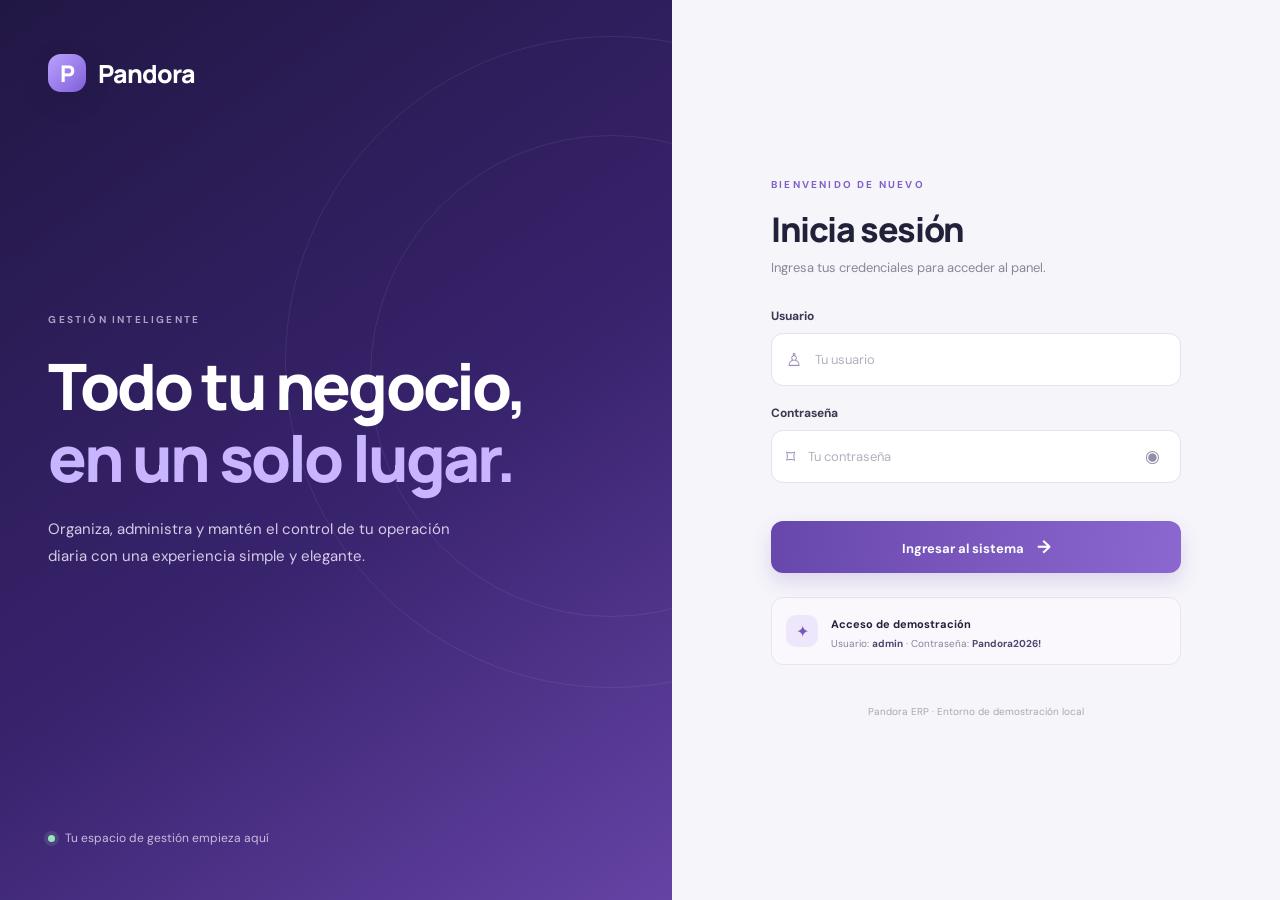
==== app.html @ 99f51be6 "Iniciando proyecto" ====
<!DOCTYPE html>
<html lang="es">

<head>
  <meta charset="UTF-8">
  <meta name="viewport" content="width=device-width, initial-scale=1.0">
  <title>Pandora | ERP</title>
  <link rel="preconnect" href="https://fonts.googleapis.com">
  <link rel="preconnect" href="https://fonts.gstatic.com" crossorigin>
  <link
    href="https://fonts.googleapis.com/css2?family=DM+Sans:wght@400;500;600;700&family=Manrope:wght@400;500;600;700;800&display=swap"
    rel="stylesheet">
  <link rel="stylesheet" href="assets/css/app.css">
  <link rel="stylesheet" href="https://cdnjs.cloudflare.com/ajax/libs/font-awesome/6.5.2/css/all.min.css">
  <script src="assets/js/app.js" defer></script>
  <script src="categoria/categoria.js" defer></script>
  <script src="productos/productos.js" defer></script>
</head>

<body class="app-body">
  <div class="app-shell">
    <aside class="sidebar" id="sidebar">
      <a class="brand sidebar-brand" href="#">
        <span class="brand-mark">
          <i class="fa-solid fa-gem"></i>
        </span>
        <span>Pandora</span>
      </a>
      <div class="workspace-label">ESPACIO DE TRABAJO</div>
      <div class="workspace-card">
        <div class="workspace-icon">✧</div>
        <div><strong>Mi empresa</strong><small>Panel de administración</small></div><span
          class="workspace-chevron">⌄</span>
      </div>
      <div class="nav-label">MENÚ PRINCIPAL</div>
      <nav class="side-nav">
        <button class="nav-item active" data-view="categoria"><span
            class="nav-icon">▦</span><span>Categorías</span><span class="nav-arrow">›</span></button>
        <button class="nav-item" data-view="productos"><span class="nav-icon">◇</span><span>Productos</span><span
            class="nav-arrow">›</span></button>
      </nav>
      <div class="sidebar-bottom">
        <div class="help-card">
          <div class="help-symbol">✦</div><strong>¿Necesitas ayuda?</strong>
          <p>Este es un entorno local de demostración.</p>
        </div>
        <div class="sidebar-version">PANDORA ERP <span>v1.0.0</span></div>
      </div>
    </aside>
    <main class="main-area">
      <header class="topbar">
        <div class="topbar-left"><button class="mobile-menu" id="mobileMenu" aria-label="Abrir menú">☰</button>
          <div>
            <div class="breadcrumb">Workspace <span>/</span> <b id="breadcrumbCurrent">Categorías</b></div>
            <div class="topbar-date" id="todayDate"></div>
          </div>
        </div>
        <div class="topbar-right">
          <div class="schedule-chip"><span class="schedule-dot"></span><span>Horario</span><b id="clock">--:--:--</b>
          </div>
          <div class="profile-wrap"><button class="profile-button" id="profileButton"><span class="avatar"
                id="avatarInitial">A</span><span class="profile-info"><strong
                  id="profileName">Administrador</strong><small>Administrador</small></span><span
                class="profile-chevron">⌄</span></button>
            <div class="profile-menu hidden" id="profileMenu">
              <div class="profile-menu-user"><strong id="menuUser">Administrador</strong><small>Sesión activa</small>
              </div><button id="logoutButton"><span>↪</span> Cerrar sesión</button>
            </div>
          </div>
        </div>
      </header>
      <div class="content-area">
        <section class="welcome-strip">
          <div><span class="eyebrow accent">PANEL DE CONTROL</span>
            <h1 id="pageTitle">Categorías</h1>
            <p id="pageDescription">Organiza tus productos agrupándolos en categorías.</p>
          </div>
          <div class="welcome-decoration">
            <div class="decoration-circle">P</div><span>Gestiona con claridad.</span>
          </div>
        </section>
        <div id="moduleContent" class="module-content">
          <div class="loading-state">Cargando módulo…</div>
        </div>
        <footer class="app-footer"><span>© 2026 Pandora ERP</span><span>Hecho para simplificar tu gestión
            <b>✦</b></span></footer>
      </div>
    </main>
  </div>
</body>

</html>
---- assets/css/app.css ----
* {
    box-sizing: border-box
}

body {
    margin: 0;
    font-family: 'DM Sans', sans-serif;
    color: #29253d;
    background: #f7f6fa
}

.app-shell {
    min-height: 100vh;
    display: flex
}

.sidebar {
    width: 252px;
    flex-shrink: 0;
    background: #211a3c;
    color: #fff;
    padding: 29px 18px 20px;
    display: flex;
    flex-direction: column;
    min-height: 100vh
}

.sidebar-brand {
    color: #fff;
    padding: 0 12px 38px
}

.sidebar-brand .brand-mark {
    width: 35px;
    height: 35px
}

.workspace-label,
.nav-label {
    font-size: 9px;
    letter-spacing: 1.6px;
    color: #8f87a8;
    font-weight: 700;
    padding: 0 12px 12px
}

.workspace-card {
    display: flex;
    align-items: center;
    gap: 10px;
    padding: 12px;
    background: #ffffff0c;
    border: 1px solid #ffffff12;
    border-radius: 12px;
    margin-bottom: 33px
}

.workspace-icon {
    width: 32px;
    height: 32px;
    border-radius: 10px;
    background: #7256ae;
    display: grid;
    place-items: center;
    font-size: 17px
}

.workspace-card strong,
.workspace-card small {
    display: block
}

.workspace-card strong {
    font-size: 11px
}

.workspace-card small {
    font-size: 9px;
    color: #aaa2bd;
    margin-top: 3px
}

.workspace-chevron {
    margin-left: auto;
    color: #a69bbd
}

.nav-label {
    margin-bottom: 8px
}

.side-nav {
    display: grid;
    gap: 7px
}

.nav-item {
    height: 45px;
    border: 0;
    background: transparent;
    border-radius: 10px;
    color: #bcb5ce;
    display: flex;
    align-items: center;
    gap: 13px;
    padding: 0 13px;
    text-align: left;
    font: 600 12px 'DM Sans';
    cursor: pointer;
    transition: .2s
}

.nav-item:hover {
    background: #ffffff0b;
    color: white
}

.nav-item.active {
    background: linear-gradient(100deg, #7557b6, #5a438e);
    color: white;
    box-shadow: 0 7px 17px #110d2440
}

.nav-icon {
    font-size: 18px;
    width: 17px;
    text-align: center
}

.nav-arrow {
    margin-left: auto;
    font-size: 19px;
    opacity: .7
}

.sidebar-bottom {
    margin-top: auto
}

.help-card {
    border: 1px solid #ffffff17;
    background: #ffffff09;
    border-radius: 12px;
    padding: 15px;
    margin-bottom: 21px
}

.help-symbol {
    color: #c2aaff;
    font-size: 18px;
    margin-bottom: 8px
}

.help-card strong {
    font-size: 11px
}

.help-card p {
    font-size: 10px;
    line-height: 1.6;
    color: #a9a1bb;
    margin: 6px 0 0
}

.sidebar-version {
    display: flex;
    justify-content: space-between;
    padding: 0 5px;
    color: #847b9e;
    font-size: 9px;
    letter-spacing: 1px
}

.sidebar-version span {
    letter-spacing: 0
}

.main-area {
    flex: 1;
    min-width: 0
}

.topbar {
    height: 82px;
    background: #fff;
    border-bottom: 1px solid #efedf3;
    display: flex;
    align-items: center;
    justify-content: space-between;
    padding: 0 43px
}

.breadcrumb {
    font-size: 10px;
    color: #a19bad
}

.breadcrumb span {
    padding: 0 8px;
    color: #c9c5d0
}

.breadcrumb b {
    color: #514a64;
    font-weight: 600
}

.topbar-date {
    font-size: 11px;
    color: #8e899b;
    margin-top: 6px
}

.topbar-right {
    display: flex;
    align-items: center;
    gap: 25px
}

.schedule-chip {
    display: flex;
    align-items: center;
    gap: 9px;
    font-size: 11px;
    color: #777187;
    padding: 9px 12px;
    background: #faf9fc;
    border: 1px solid #efedf3;
    border-radius: 9px
}

.schedule-chip b {
    font-size: 10px;
    color: #514568;
    margin-left: 3px;
    font-variant-numeric: tabular-nums
}

.profile-wrap {
    position: relative
}

.profile-button {
    display: flex;
    align-items: center;
    gap: 10px;
    border: 0;
    background: transparent;
    cursor: pointer;
    text-align: left
}

.avatar {
    width: 36px;
    height: 36px;
    display: grid;
    place-items: center;
    border-radius: 12px;
    background: #eee8fa;
    color: #7356b2;
    font-weight: 800;
    font-size: 13px
}

.profile-info strong,
.profile-info small {
    display: block
}

.profile-info strong {
    font-size: 11px;
    color: #3d3850
}

.profile-info small {
    font-size: 9px;
    color: #9c97a8;
    margin-top: 3px
}

.profile-chevron {
    color: #928ba0;
    margin-left: 4px
}

.profile-menu {
    position: absolute;
    right: 0;
    top: 51px;
    width: 190px;
    padding: 8px;
    background: white;
    border: 1px solid #eeeaf3;
    border-radius: 12px;
    box-shadow: 0 14px 35px #2b20401c;
    z-index: 20
}

.hidden {
    display: none !important
}

.profile-menu-user {
    padding: 9px 10px 12px;
    border-bottom: 1px solid #f0edf4
}

.profile-menu-user strong,
.profile-menu-user small {
    display: block
}

.profile-menu-user strong {
    font-size: 11px
}

.profile-menu-user small {
    font-size: 10px;
    color: #9a94a6;
    margin-top: 4px
}

.profile-menu button {
    width: 100%;
    border: 0;
    background: white;
    text-align: left;
    padding: 10px;
    border-radius: 8px;
    color: #bd5365;
    font: 600 11px 'DM Sans';
    cursor: pointer
}

.profile-menu button:hover {
    background: #fff4f5
}

.profile-menu button span {
    margin-right: 8px
}

.mobile-menu {
    display: none
}

.content-area {
    max-width: 1440px;
    margin: auto;
    padding: 35px 43px 20px
}

.welcome-strip {
    display: flex;
    align-items: center;
    justify-content: space-between;
    margin-bottom: 28px
}

.eyebrow {
    font-size: 9px;
    letter-spacing: 1.8px;
    font-weight: 700
}

.accent {
    color: #8a69c7
}

.welcome-strip h1 {
    font: 800 29px Manrope, sans-serif;
    letter-spacing: -1px;
    margin: 7px 0 5px;
    color: #302943
}

.welcome-strip p {
    font-size: 12px;
    color: #9690a2;
    margin: 0
}

.welcome-decoration {
    display: flex;
    align-items: center;
    gap: 12px;
    color: #a29bad;
    font-size: 10px
}

.decoration-circle {
    width: 48px;
    height: 48px;
    border-radius: 16px;
    background: linear-gradient(135deg, #eee8fa, #ded3f2);
    display: grid;
    place-items: center;
    color: #8061bd;
    font: 800 21px Manrope
}

.module-content {
    min-height: 380px
}

.app-footer {
    display: flex;
    justify-content: space-between;
    border-top: 1px solid #eeebf2;
    padding-top: 17px;
    margin-top: 34px;
    color: #aaa5b2;
    font-size: 9px
}

.app-footer b {
    color: #8d6bc8
}

.loading-state {
    padding: 50px;
    text-align: center;
    color: #9a94a6;
    font-size: 12px
}

.module-heading {
    display: flex;
    justify-content: space-between;
    align-items: center;
    margin-bottom: 17px
}

.module-heading h2 {
    font: 700 15px Manrope;
    margin: 0;
    color: #383149
}

.module-heading p {
    font-size: 10px;
    color: #a09aaa;
    margin: 5px 0 0
}

.surface-card {
    background: #fff;
    border: 1px solid #eeebf2;
    border-radius: 15px;
    box-shadow: 0 5px 18px #32264d08;
    overflow: hidden
}

.table-toolbar {
    padding: 17px 20px;
    display: flex;
    justify-content: space-between;
    align-items: center;
    border-bottom: 1px solid #f0edf4
}

.table-caption {
    font-size: 10px;
    color: #9993a4
}

.table-caption strong {
    color: #554b69
}

.data-table {
    width: 100%;
    border-collapse: collapse;
    text-align: left
}

.data-table th {
    background: #7658b2;
    color: #fff;
    font-size: 10px;
    font-weight: 700;
    letter-spacing: .2px;
    padding: 14px 20px
}

.data-table td {
    padding: 15px 20px;
    border-bottom: 1px solid #f1eef4;
    font-size: 11px;
    color: #615b6e
}

.data-table tr:last-child td {
    border-bottom: 0
}

.data-table tbody tr:hover {
    background: #fcfbfe
}

.row-number {
    color: #aaa3b4 !important;
    width: 70px
}

.item-name {
    font-weight: 700;
    color: #39334b !important
}

.action-group {
    display: flex;
    gap: 7px
}

.action-btn {
    border: 1px solid #e9e4f0;
    background: #fff;
    border-radius: 7px;
    padding: 7px 10px;
    font: 600 10px 'DM Sans';
    cursor: pointer;
    transition: .15s
}

.edit-btn {
    color: #7658b2
}

.edit-btn:hover {
    background: #f4effb;
    border-color: #d9cbed
}

.delete-btn {
    color: #c05c6c
}

.delete-btn:hover {
    background: #fff3f4;
    border-color: #f1cdd3
}

.empty-state {
    text-align: center;
    padding: 48px 15px;
    color: #a29bad;
    font-size: 11px
}

.empty-icon {
    font-size: 25px;
    color: #b5a3d5;
    margin-bottom: 10px
}

.primary-btn {
    border: 0;
    border-radius: 9px;
    background: linear-gradient(100deg, #7152b1, #8a68c8);
    color: #fff;
    padding: 11px 16px;
    font: 700 11px 'DM Sans';
    cursor: pointer;
    box-shadow: 0 6px 14px #7758b626;
    transition: .2s
}

.primary-btn:hover {
    transform: translateY(-1px);
    box-shadow: 0 9px 18px #7758b633
}

.primary-btn span {
    font-size: 16px;
    margin-right: 7px;
    vertical-align: -1px
}

.modal-backdrop {
    position: fixed;
    inset: 0;
    background: #211a3c80;
    display: grid;
    place-items: center;
    padding: 20px;
    z-index: 50;
    backdrop-filter: blur(3px)
}

.modal {
    width: min(100%, 430px);
    background: #fff;
    border-radius: 17px;
    box-shadow: 0 25px 70px #1d153c44;
    overflow: hidden;
    animation: modalIn .18s ease-out
}

@keyframes modalIn {
    from {
        opacity: 0;
        transform: translateY(8px) scale(.99)
    }

    to {
        opacity: 1;
        transform: none
    }
}

.modal-header {
    padding: 22px 24px 16px;
    border-bottom: 1px solid #f0edf4;
    display: flex;
    justify-content: space-between;
    align-items: flex-start
}

.modal-header h3 {
    font: 800 17px Manrope;
    margin: 0;
    color: #332c47
}

.modal-header p {
    font-size: 10px;
    color: #9993a4;
    margin: 5px 0 0
}

.modal-close {
    border: 0;
    background: #f5f2f8;
    color: #81798f;
    width: 29px;
    height: 29px;
    border-radius: 8px;
    font-size: 17px;
    cursor: pointer
}

.modal-form {
    padding: 21px 24px 23px
}

.modal-form label {
    display: block;
    font-size: 10px;
    font-weight: 700;
    color: #514a61;
    margin: 0 0 8px
}

.modal-form input,
.modal-form select {
    width: 100%;
    height: 43px;
    border: 1px solid #e7e2ed;
    border-radius: 9px;
    padding: 0 12px;
    outline: 0;
    font: 11px 'DM Sans';
    color: #403950;
    background: #fff;
    margin-bottom: 17px
}

.modal-form input:focus,
.modal-form select:focus {
    border-color: #9475d6;
    box-shadow: 0 0 0 3px #9475d61a
}

.modal-actions {
    display: flex;
    justify-content: flex-end;
    gap: 8px;
    margin-top: 4px
}

.secondary-btn {
    border: 1px solid #e8e3ed;
    background: #fff;
    border-radius: 9px;
    padding: 10px 15px;
    color: #817a8e;
    font: 600 10px 'DM Sans';
    cursor: pointer
}

.toast {
    position: fixed;
    right: 25px;
    bottom: 25px;
    background: #2d2544;
    color: #fff;
    padding: 13px 17px;
    border-radius: 10px;
    box-shadow: 0 10px 30px #20163c33;
    font-size: 11px;
    z-index: 100;
    animation: modalIn .2s
}

.toast.success:before {
    content: '✓';
    color: #9de0b8;
    margin-right: 9px
}

@media(max-width:850px) {
    .sidebar {
        width: 220px
    }

    .topbar {
        padding: 0 22px
    }

    .content-area {
        padding: 28px 22px
    }

    .welcome-decoration {
        display: none
    }
}

@media(max-width:650px) {
    .sidebar {
        position: fixed;
        z-index: 40;
        left: -260px;
        top: 0;
        bottom: 0;
        transition: left .2s
    }

    .sidebar.open {
        left: 0;
        box-shadow: 12px 0 40px #20163c33
    }

    .topbar {
        height: 70px;
        padding: 0 15px
    }

    .mobile-menu {
        display: block;
        border: 0;
        background: #f4f1f8;
        border-radius: 8px;
        width: 32px;
        height: 32px;
        color: #66518d;
        margin-right: 10px
    }

    .topbar-left {
        display: flex;
        align-items: center
    }

    .topbar-right {
        gap: 8px
    }

    .schedule-chip {
        padding: 8px;
        font-size: 0;
        gap: 6px
    }

    .schedule-chip b {
        font-size: 9px
    }

    .profile-info,
    .profile-chevron {
        display: none
    }

    .content-area {
        padding: 24px 15px
    }

    .welcome-strip h1 {
        font-size: 25px
    }

    .module-heading {
        align-items: flex-start;
        gap: 12px
    }

    .primary-btn {
        white-space: nowrap;
        padding: 10px 12px
    }

    .data-table th,
    .data-table td {
        padding: 12px 10px;
        font-size: 9px
    }

    .action-group {
        gap: 4px
    }

    .action-btn {
        padding: 6px 7px;
        font-size: 9px
    }

    .table-toolbar {
        padding: 13px
    }

    .app-footer {
        font-size: 8px
    }

    .app-footer span:last-child {
        display: none
    }
}

.sidebar-brand {
    text-decoration: none;
    border-bottom: none;
}
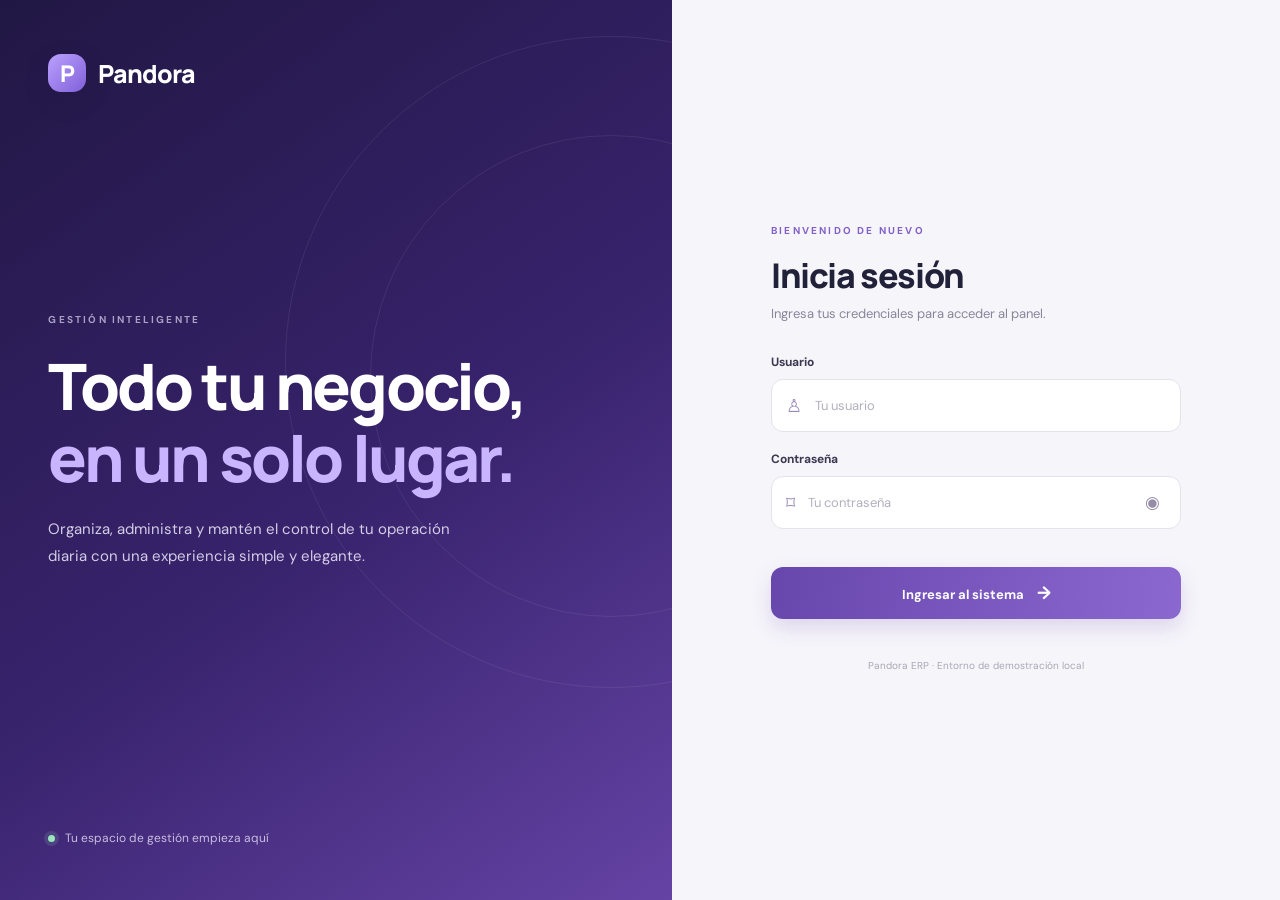
==== commit 76f44d95: "feat: Elimando div innecesario en el app.html" ====
--- a/app.html
+++ b/app.html
@@ -26,12 +26,6 @@
         </span>
         <span>Pandora</span>
       </a>
-      <div class="workspace-label">ESPACIO DE TRABAJO</div>
-      <div class="workspace-card">
-        <div class="workspace-icon">✧</div>
-        <div><strong>Mi empresa</strong><small>Panel de administración</small></div><span
-          class="workspace-chevron">⌄</span>
-      </div>
       <div class="nav-label">MENÚ PRINCIPAL</div>
       <nav class="side-nav">
         <button class="nav-item active" data-view="categoria"><span
